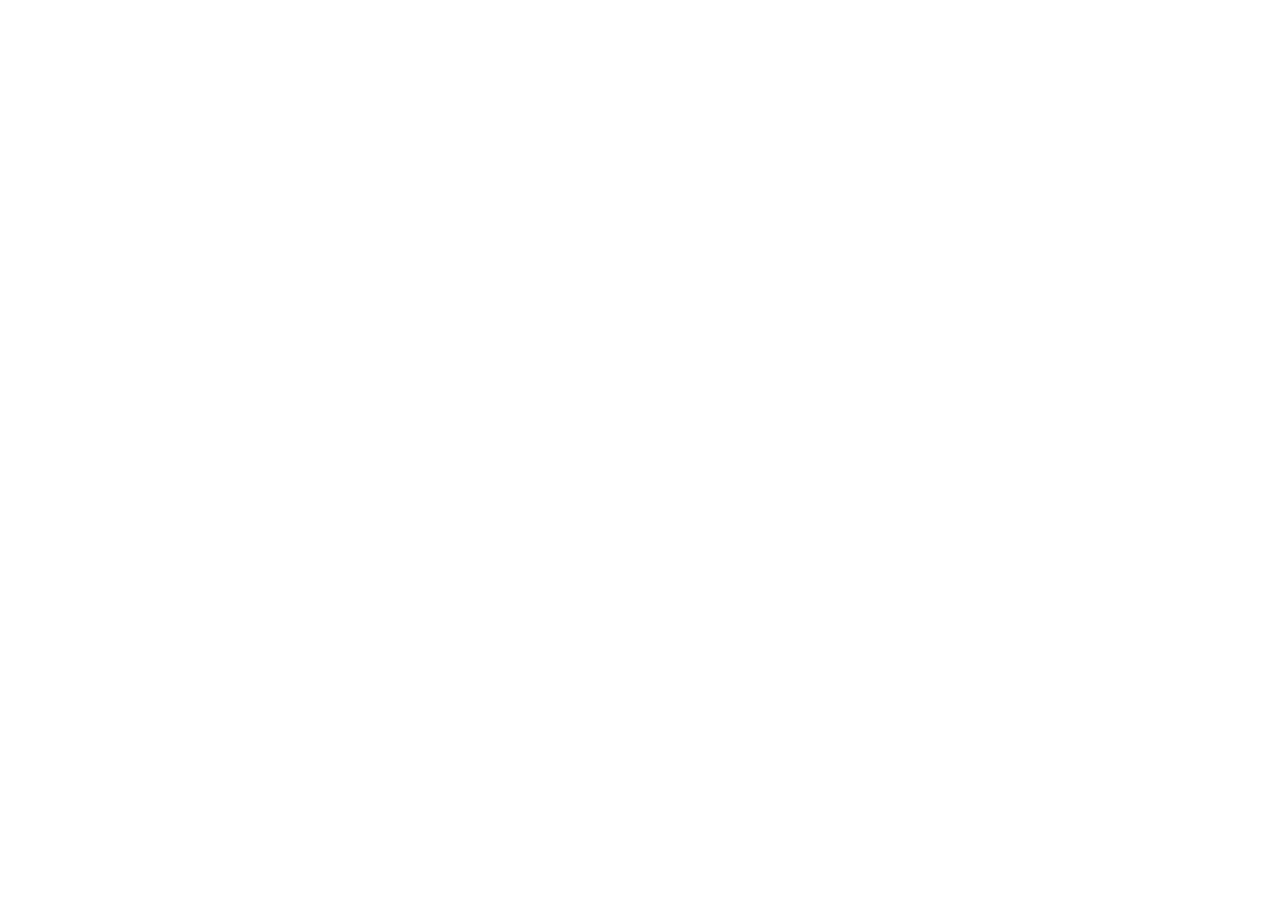
==== admin/index.html @ 72585185 "feat: portfolio con panel de administracion Decap CMS" ====
<!DOCTYPE html>
<html lang="es">
<head>
  <meta charset="utf-8" />
  <meta name="viewport" content="width=device-width, initial-scale=1.0" />
  <title>Panel de Administración | Federico Raposo</title>
  <!-- Widget de autenticación de Netlify Identity -->
  <script src="https://identity.netlify.com/v1/netlify-identity-widget.js"></script>
</head>
<body>
  <!-- Decap CMS (CMS visual sin servidor para gestionar fotos y contenido) -->
  <script src="https://unpkg.com/decap-cms@^3.0.0/dist/decap-cms.js"></script>
</body>
</html>
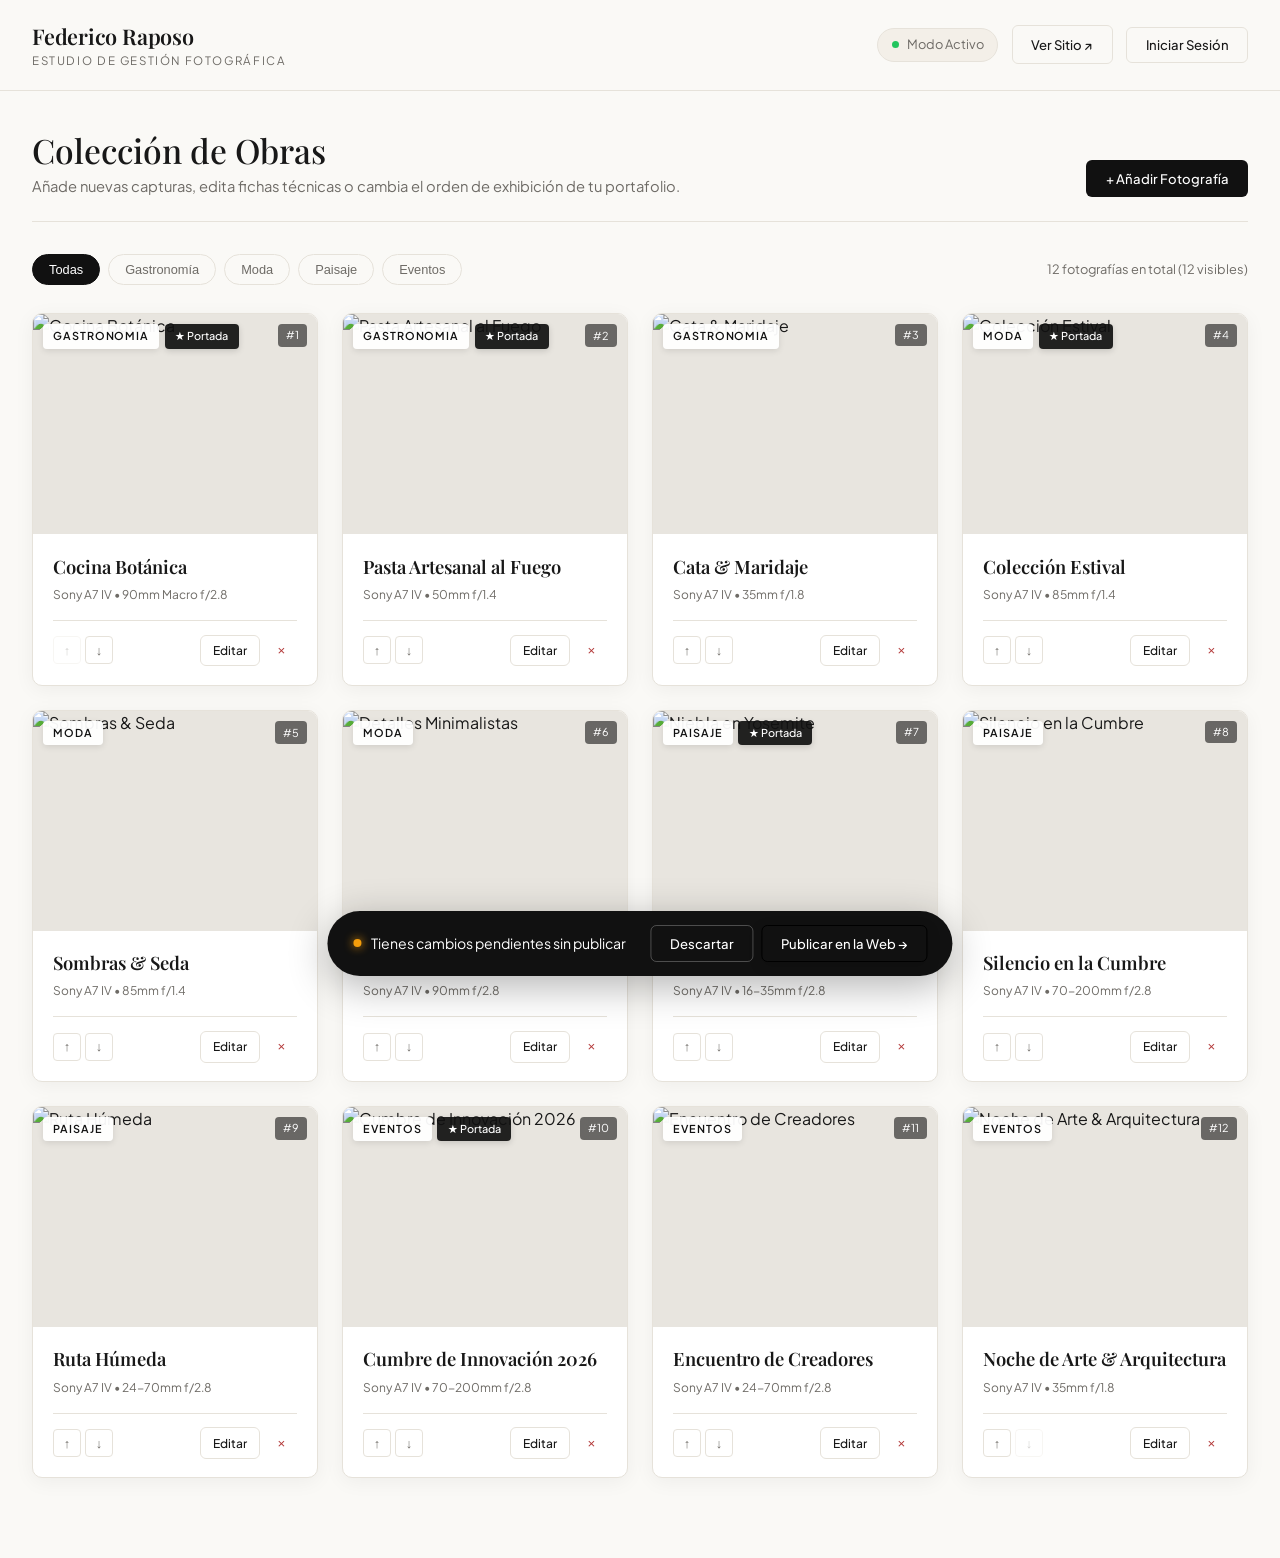
==== commit 49d8c35f: "feat: nuevo panel de gestion visual y estetico para el fotografo" ====
--- a/admin/index.html
+++ b/admin/index.html
@@ -1,14 +1,1122 @@
 <!DOCTYPE html>
 <html lang="es">
 <head>
-  <meta charset="utf-8" />
-  <meta name="viewport" content="width=device-width, initial-scale=1.0" />
-  <title>Panel de Administración | Federico Raposo</title>
-  <!-- Widget de autenticación de Netlify Identity -->
+  <meta charset="UTF-8">
+  <meta name="viewport" content="width=device-width, initial-scale=1.0">
+  <title>Estudio de Gestión | Federico Raposo</title>
+  <link rel="preconnect" href="https://fonts.googleapis.com">
+  <link rel="preconnect" href="https://fonts.gstatic.com" crossorigin>
+  <link href="https://fonts.googleapis.com/css2?family=Playfair+Display:ital,wght@0,400;0,600;1,400&family=Plus+Jakarta+Sans:wght@300;400;500;600&display=swap" rel="stylesheet">
   <script src="https://identity.netlify.com/v1/netlify-identity-widget.js"></script>
+  <style>
+    :root {
+      --bg: #faf9f6;
+      --bg-card: #ffffff;
+      --bg-alt: #f3efe8;
+      --text: #181818;
+      --text-muted: #6e6b66;
+      --border: #e6e2da;
+      --accent: #111111;
+      --accent-hover: #2a2a2a;
+      --gold: #b38e44;
+      --danger: #b33939;
+      --danger-bg: #fff0f0;
+      --success: #2e7d32;
+      --success-bg: #f0fdf4;
+      --font-serif: "Playfair Display", Georgia, serif;
+      --font-sans: "Plus Jakarta Sans", -apple-system, BlinkMacSystemFont, "Segoe UI", Roboto, sans-serif;
+      --shadow: 0 4px 20px rgba(0, 0, 0, 0.05);
+      --shadow-lg: 0 12px 36px rgba(0, 0, 0, 0.09);
+      --radius: 10px;
+    }
+
+    * { box-sizing: border-box; margin: 0; padding: 0; }
+    body {
+      font-family: var(--font-sans);
+      background-color: var(--bg);
+      color: var(--text);
+      line-height: 1.5;
+      min-height: 100vh;
+      display: flex;
+      flex-direction: column;
+    }
+
+    /* HEADER */
+    .admin-header {
+      background-color: rgba(250, 249, 246, 0.95);
+      backdrop-filter: blur(12px);
+      border-bottom: 1px solid var(--border);
+      position: sticky;
+      top: 0;
+      z-index: 100;
+    }
+    .header-inner {
+      max-width: 1300px;
+      margin: 0 auto;
+      padding: 1.25rem 2rem;
+      display: flex;
+      justify-content: space-between;
+      align-items: center;
+      gap: 1rem;
+    }
+    .brand {
+      display: flex;
+      flex-direction: column;
+    }
+    .brand h1 {
+      font-family: var(--font-serif);
+      font-size: 1.35rem;
+      font-weight: 600;
+      letter-spacing: -0.01em;
+    }
+    .brand span {
+      font-size: 0.72rem;
+      text-transform: uppercase;
+      letter-spacing: 0.14em;
+      color: var(--text-muted);
+    }
+    .header-actions {
+      display: flex;
+      align-items: center;
+      gap: 0.85rem;
+    }
+    .user-pill {
+      font-size: 0.8rem;
+      padding: 0.4rem 0.85rem;
+      background: var(--bg-alt);
+      border: 1px solid var(--border);
+      border-radius: 50px;
+      color: var(--text-muted);
+      display: flex;
+      align-items: center;
+      gap: 0.5rem;
+    }
+    .status-dot {
+      width: 7px;
+      height: 7px;
+      border-radius: 50%;
+      background: #999;
+    }
+    .status-dot.active { background: #22c55e; }
+
+    /* BOTONES */
+    .btn {
+      font-family: var(--font-sans);
+      font-size: 0.82rem;
+      font-weight: 500;
+      padding: 0.55rem 1.15rem;
+      border-radius: 6px;
+      border: 1px solid transparent;
+      cursor: pointer;
+      display: inline-flex;
+      align-items: center;
+      gap: 0.45rem;
+      transition: all 0.2s ease;
+      text-decoration: none;
+    }
+    .btn-primary {
+      background: var(--accent);
+      color: #fff;
+    }
+    .btn-primary:hover {
+      background: var(--accent-hover);
+      transform: translateY(-1px);
+    }
+    .btn-outline {
+      background: transparent;
+      border-color: var(--border);
+      color: var(--text);
+    }
+    .btn-outline:hover {
+      background: var(--bg-alt);
+    }
+    .btn-publish {
+      background: #111;
+      color: #fff;
+      box-shadow: 0 4px 14px rgba(0, 0, 0, 0.15);
+      border: 1px solid #000;
+    }
+    .btn-publish:disabled {
+      opacity: 0.4;
+      cursor: not-allowed;
+      box-shadow: none;
+      transform: none;
+    }
+    .btn-danger-outline {
+      background: transparent;
+      border-color: transparent;
+      color: var(--danger);
+      padding: 0.4rem 0.6rem;
+    }
+    .btn-danger-outline:hover {
+      background: var(--danger-bg);
+      border-radius: 4px;
+    }
+
+    /* CONTENEDOR PRINCIPAL */
+    .admin-main {
+      max-width: 1300px;
+      width: 100%;
+      margin: 0 auto;
+      padding: 2.5rem 2rem 5rem;
+      flex: 1;
+    }
+
+    /* BARRA DE ACCIONES SUPERIOR */
+    .admin-hero {
+      display: flex;
+      justify-content: space-between;
+      align-items: flex-end;
+      flex-wrap: wrap;
+      gap: 1.5rem;
+      margin-bottom: 2rem;
+      padding-bottom: 1.5rem;
+      border-bottom: 1px solid var(--border);
+    }
+    .admin-title-area h2 {
+      font-family: var(--font-serif);
+      font-size: 2.1rem;
+      font-weight: 500;
+      line-height: 1.15;
+      margin-bottom: 0.35rem;
+    }
+    .admin-title-area p {
+      color: var(--text-muted);
+      font-size: 0.92rem;
+    }
+
+    .toolbar-row {
+      display: flex;
+      justify-content: space-between;
+      align-items: center;
+      flex-wrap: wrap;
+      gap: 1rem;
+      margin-bottom: 1.75rem;
+    }
+    .filter-pills {
+      display: flex;
+      gap: 0.5rem;
+      flex-wrap: wrap;
+    }
+    .filter-pill {
+      background: transparent;
+      border: 1px solid var(--border);
+      padding: 0.45rem 1rem;
+      border-radius: 50px;
+      font-size: 0.8rem;
+      color: var(--text-muted);
+      cursor: pointer;
+      transition: all 0.2s;
+    }
+    .filter-pill:hover {
+      border-color: var(--text);
+      color: var(--text);
+    }
+    .filter-pill.active {
+      background: var(--accent);
+      border-color: var(--accent);
+      color: #fff;
+    }
+
+    /* GRID DE TARJETAS DE FOTOS */
+    .photos-grid {
+      display: grid;
+      grid-template-columns: repeat(auto-fill, minmax(280px, 1fr));
+      gap: 1.5rem;
+    }
+    .photo-card {
+      background: var(--bg-card);
+      border: 1px solid var(--border);
+      border-radius: var(--radius);
+      overflow: hidden;
+      display: flex;
+      flex-direction: column;
+      box-shadow: var(--shadow);
+      transition: transform 0.25s ease, box-shadow 0.25s ease;
+      position: relative;
+    }
+    .photo-card:hover {
+      transform: translateY(-3px);
+      box-shadow: var(--shadow-lg);
+    }
+    .photo-thumb-wrapper {
+      position: relative;
+      width: 100%;
+      height: 220px;
+      background: #e8e5df;
+      overflow: hidden;
+    }
+    .photo-thumb {
+      width: 100%;
+      height: 100%;
+      object-fit: cover;
+      transition: transform 0.4s ease;
+    }
+    .photo-card:hover .photo-thumb {
+      transform: scale(1.03);
+    }
+    .photo-badges {
+      position: absolute;
+      top: 10px;
+      left: 10px;
+      display: flex;
+      gap: 0.35rem;
+      flex-wrap: wrap;
+      z-index: 2;
+    }
+    .badge-cat {
+      background: rgba(255, 255, 255, 0.95);
+      color: var(--accent);
+      font-size: 0.68rem;
+      font-weight: 600;
+      text-transform: uppercase;
+      letter-spacing: 0.08em;
+      padding: 0.25rem 0.65rem;
+      border-radius: 4px;
+      box-shadow: 0 2px 6px rgba(0,0,0,0.1);
+    }
+    .badge-featured {
+      background: rgba(17, 17, 17, 0.92);
+      color: #fff;
+      font-size: 0.68rem;
+      font-weight: 500;
+      padding: 0.25rem 0.65rem;
+      border-radius: 4px;
+      box-shadow: 0 2px 6px rgba(0,0,0,0.15);
+    }
+    .photo-order-badge {
+      position: absolute;
+      top: 10px;
+      right: 10px;
+      background: rgba(0,0,0,0.55);
+      color: #fff;
+      font-size: 0.68rem;
+      padding: 0.2rem 0.5rem;
+      border-radius: 4px;
+      backdrop-filter: blur(4px);
+    }
+    .photo-info {
+      padding: 1.15rem 1.25rem;
+      flex: 1;
+      display: flex;
+      flex-direction: column;
+    }
+    .photo-title {
+      font-family: var(--font-serif);
+      font-size: 1.15rem;
+      font-weight: 600;
+      margin-bottom: 0.35rem;
+      color: var(--text);
+    }
+    .photo-gear {
+      font-size: 0.75rem;
+      color: var(--text-muted);
+      margin-bottom: 1rem;
+      flex: 1;
+    }
+    .photo-card-actions {
+      display: flex;
+      justify-content: space-between;
+      align-items: center;
+      padding-top: 0.85rem;
+      border-top: 1px solid var(--border);
+    }
+    .order-btns {
+      display: flex;
+      gap: 0.25rem;
+    }
+    .btn-icon {
+      background: transparent;
+      border: 1px solid var(--border);
+      width: 28px;
+      height: 28px;
+      border-radius: 4px;
+      display: flex;
+      align-items: center;
+      justify-content: center;
+      cursor: pointer;
+      color: var(--text-muted);
+      font-size: 0.8rem;
+      transition: all 0.15s;
+    }
+    .btn-icon:hover:not(:disabled) {
+      background: var(--bg-alt);
+      color: var(--text);
+    }
+    .btn-icon:disabled {
+      opacity: 0.3;
+      cursor: not-allowed;
+    }
+
+    /* BARRA FLOTANTE DE CAMBIOS */
+    .floating-save-bar {
+      position: fixed;
+      bottom: 24px;
+      left: 50%;
+      transform: translateX(-50%) translateY(100px);
+      background: #111;
+      color: #fff;
+      padding: 0.9rem 1.6rem;
+      border-radius: 50px;
+      display: flex;
+      align-items: center;
+      gap: 1.5rem;
+      box-shadow: 0 10px 40px rgba(0, 0, 0, 0.3);
+      z-index: 1000;
+      transition: transform 0.35s cubic-bezier(0.16, 1, 0.3, 1);
+    }
+    .floating-save-bar.visible {
+      transform: translateX(-50%) translateY(0);
+    }
+    .save-bar-info {
+      display: flex;
+      align-items: center;
+      gap: 0.65rem;
+      font-size: 0.88rem;
+    }
+    .save-indicator {
+      width: 8px;
+      height: 8px;
+      border-radius: 50%;
+      background: #f59e0b;
+      box-shadow: 0 0 10px #f59e0b;
+    }
+
+    /* MODAL */
+    .modal-overlay {
+      position: fixed;
+      inset: 0;
+      background: rgba(18, 18, 18, 0.6);
+      backdrop-filter: blur(5px);
+      display: flex;
+      align-items: center;
+      justify-content: center;
+      padding: 1.5rem;
+      z-index: 2000;
+      opacity: 0;
+      pointer-events: none;
+      transition: opacity 0.25s ease;
+    }
+    .modal-overlay.active {
+      opacity: 1;
+      pointer-events: all;
+    }
+    .modal-card {
+      background: var(--bg-card);
+      border: 1px solid var(--border);
+      border-radius: 12px;
+      width: 100%;
+      max-width: 580px;
+      max-height: 90vh;
+      overflow-y: auto;
+      box-shadow: var(--shadow-lg);
+      transform: scale(0.96);
+      transition: transform 0.25s cubic-bezier(0.16, 1, 0.3, 1);
+    }
+    .modal-overlay.active .modal-card {
+      transform: scale(1);
+    }
+    .modal-header {
+      padding: 1.5rem 1.75rem 1.25rem;
+      border-bottom: 1px solid var(--border);
+      display: flex;
+      justify-content: space-between;
+      align-items: center;
+    }
+    .modal-header h3 {
+      font-family: var(--font-serif);
+      font-size: 1.45rem;
+    }
+    .modal-close {
+      background: transparent;
+      border: none;
+      font-size: 1.5rem;
+      cursor: pointer;
+      color: var(--text-muted);
+      line-height: 1;
+    }
+    .modal-body {
+      padding: 1.75rem;
+      display: flex;
+      flex-direction: column;
+      gap: 1.25rem;
+    }
+    .form-group {
+      display: flex;
+      flex-direction: column;
+      gap: 0.4rem;
+    }
+    .form-label {
+      font-size: 0.78rem;
+      font-weight: 600;
+      text-transform: uppercase;
+      letter-spacing: 0.08em;
+      color: var(--text);
+    }
+    .form-hint {
+      font-size: 0.73rem;
+      color: var(--text-muted);
+    }
+    .form-input, .form-select {
+      font-family: var(--font-sans);
+      font-size: 0.9rem;
+      padding: 0.75rem 0.9rem;
+      border: 1px solid var(--border);
+      border-radius: 6px;
+      background: var(--bg);
+      color: var(--text);
+      transition: border-color 0.2s;
+    }
+    .form-input:focus, .form-select:focus {
+      outline: none;
+      border-color: var(--accent);
+    }
+
+    /* UPLOAD DROPZONE */
+    .dropzone {
+      border: 2px dashed var(--border);
+      border-radius: 8px;
+      padding: 1.5rem;
+      text-align: center;
+      background: var(--bg);
+      cursor: pointer;
+      transition: all 0.2s;
+      position: relative;
+    }
+    .dropzone:hover {
+      border-color: var(--accent);
+      background: #f5f2eb;
+    }
+    .dropzone-preview {
+      width: 100%;
+      height: 200px;
+      border-radius: 6px;
+      object-fit: cover;
+      margin-bottom: 0.75rem;
+      display: none;
+    }
+    .dropzone-preview.active {
+      display: block;
+    }
+    .dropzone input[type="file"] {
+      position: absolute;
+      inset: 0;
+      opacity: 0;
+      cursor: pointer;
+      width: 100%;
+      height: 100%;
+    }
+
+    /* CATEGORY CHIPS SELECTOR */
+    .category-chips {
+      display: flex;
+      gap: 0.5rem;
+      flex-wrap: wrap;
+    }
+    .cat-chip {
+      padding: 0.5rem 1rem;
+      border: 1px solid var(--border);
+      background: var(--bg);
+      border-radius: 6px;
+      font-size: 0.82rem;
+      cursor: pointer;
+      transition: all 0.15s;
+    }
+    .cat-chip.selected {
+      background: var(--accent);
+      color: #fff;
+      border-color: var(--accent);
+    }
+
+    /* SWITCH TOGGLE */
+    .switch-label {
+      display: flex;
+      align-items: center;
+      gap: 0.75rem;
+      cursor: pointer;
+      user-select: none;
+      font-size: 0.88rem;
+    }
+    .switch-checkbox {
+      width: 18px;
+      height: 18px;
+      accent-color: var(--accent);
+      cursor: pointer;
+    }
+
+    .modal-footer {
+      padding: 1.25rem 1.75rem;
+      border-top: 1px solid var(--border);
+      display: flex;
+      justify-content: flex-end;
+      gap: 0.75rem;
+    }
+
+    /* TOAST */
+    .toast {
+      position: fixed;
+      bottom: 24px;
+      right: 24px;
+      background: #111;
+      color: #fff;
+      padding: 0.85rem 1.4rem;
+      border-radius: 8px;
+      font-size: 0.85rem;
+      box-shadow: 0 10px 30px rgba(0,0,0,0.25);
+      z-index: 3000;
+      transform: translateY(100px);
+      opacity: 0;
+      transition: all 0.3s cubic-bezier(0.16, 1, 0.3, 1);
+    }
+    .toast.visible {
+      transform: translateY(0);
+      opacity: 1;
+    }
+  </style>
 </head>
 <body>
-  <!-- Decap CMS (CMS visual sin servidor para gestionar fotos y contenido) -->
-  <script src="https://unpkg.com/decap-cms@^3.0.0/dist/decap-cms.js"></script>
+
+  <!-- HEADER -->
+  <header class="admin-header">
+    <div class="header-inner">
+      <div class="brand">
+        <h1>Federico Raposo</h1>
+        <span>Estudio de Gestión Fotográfica</span>
+      </div>
+      <div class="header-actions">
+        <div class="user-pill" id="userPill">
+          <span class="status-dot active"></span>
+          <span id="userStatus">Modo Activo</span>
+        </div>
+        <a href="../galeria.html" target="_blank" class="btn btn-outline" title="Ver galería en vivo">
+          Ver Sitio &nearr;
+        </a>
+        <button id="authBtn" class="btn btn-outline" onclick="handleAuthClick()">
+          Iniciar Sesión
+        </button>
+      </div>
+    </div>
+  </header>
+
+  <!-- CONTENIDO PRINCIPAL -->
+  <main class="admin-main">
+    <section class="admin-hero">
+      <div class="admin-title-area">
+        <h2>Colección de Obras</h2>
+        <p>Añade nuevas capturas, edita fichas técnicas o cambia el orden de exhibición de tu portafolio.</p>
+      </div>
+      <div>
+        <button class="btn btn-primary" onclick="openAddModal()">
+          + Añadir Fotografía
+        </button>
+      </div>
+    </section>
+
+    <!-- BARRA DE FILTROS -->
+    <div class="toolbar-row">
+      <div class="filter-pills" id="filterPills">
+        <button class="filter-pill active" data-filter="all" onclick="filterGallery('all')">Todas</button>
+        <button class="filter-pill" data-filter="gastronomia" onclick="filterGallery('gastronomia')">Gastronomía</button>
+        <button class="filter-pill" data-filter="moda" onclick="filterGallery('moda')">Moda</button>
+        <button class="filter-pill" data-filter="paisaje" onclick="filterGallery('paisaje')">Paisaje</button>
+        <button class="filter-pill" data-filter="eventos" onclick="filterGallery('eventos')">Eventos</button>
+      </div>
+      <div style="font-size: 0.8rem; color: var(--text-muted);" id="counterLabel">
+        Cargando fotos...
+      </div>
+    </div>
+
+    <!-- GRID DE FOTOS -->
+    <div class="photos-grid" id="photosGrid">
+      <!-- Se llena por JavaScript -->
+    </div>
+  </main>
+
+  <!-- BARRA FLOTANTE DE GUARDADO Y PUBLICACIÓN -->
+  <div class="floating-save-bar" id="saveBar">
+    <div class="save-bar-info">
+      <span class="save-indicator"></span>
+      <span id="saveBarText">Tienes cambios pendientes sin publicar</span>
+    </div>
+    <div style="display: flex; gap: 0.5rem;">
+      <button class="btn btn-outline" style="color: #fff; border-color: rgba(255,255,255,0.25);" onclick="revertChanges()">
+        Descartar
+      </button>
+      <button class="btn btn-primary btn-publish" id="publishBtn" onclick="publishChanges()">
+        Publicar en la Web &rarr;
+      </button>
+    </div>
+  </div>
+
+  <!-- MODAL EDITAR / AGREGAR FOTO -->
+  <div class="modal-overlay" id="photoModal">
+    <div class="modal-card">
+      <div class="modal-header">
+        <h3 id="modalTitle">Añadir Fotografía</h3>
+        <button class="modal-close" onclick="closeModal()">&times;</button>
+      </div>
+      <div class="modal-body">
+
+        <!-- DROPZONE / SELECTOR DE FOTO -->
+        <div class="form-group">
+          <label class="form-label">Imagen de la Obra</label>
+          <div class="dropzone" id="dropzone">
+            <img id="previewImg" class="dropzone-preview" alt="Previsualización">
+            <div id="dropzonePrompt">
+              <p style="font-weight: 500; margin-bottom: 0.25rem;">Arrastra una foto aquí o haz clic para seleccionarla</p>
+              <p class="form-hint">JPG, PNG o WEBP en alta resolución</p>
+            </div>
+            <input type="file" id="fileInput" accept="image/*" onchange="handleFileSelected(event)">
+          </div>
+          <div style="margin-top: 0.4rem;">
+            <input type="text" id="urlInput" class="form-input" style="width: 100%; font-size: 0.78rem;" placeholder="O pega una URL directa de imagen (opcional)" oninput="handleUrlInput(event)">
+          </div>
+        </div>
+
+        <!-- TÍTULO -->
+        <div class="form-group">
+          <label class="form-label">Título de la Obra</label>
+          <input type="text" id="titleInput" class="form-input" placeholder="Ej: Cocina Botánica & Texturas">
+        </div>
+
+        <!-- CATEGORÍA -->
+        <div class="form-group">
+          <label class="form-label">Disciplina / Categoría</label>
+          <div class="category-chips" id="categoryChips">
+            <button type="button" class="cat-chip selected" data-cat="gastronomia" onclick="selectCat('gastronomia')">Gastronomía</button>
+            <button type="button" class="cat-chip" data-cat="moda" onclick="selectCat('moda')">Moda</button>
+            <button type="button" class="cat-chip" data-cat="paisaje" onclick="selectCat('paisaje')">Paisaje</button>
+            <button type="button" class="cat-chip" data-cat="eventos" onclick="selectCat('eventos')">Eventos</button>
+          </div>
+        </div>
+
+        <!-- EQUIPO / LENTE -->
+        <div class="form-group">
+          <label class="form-label">Cámara y Óptica</label>
+          <input type="text" id="gearInput" class="form-input" placeholder="Ej: Sony A7 IV • 50mm f/1.4">
+          <span class="form-hint">Aparece en la ficha técnica y visor de la galería</span>
+        </div>
+
+        <!-- DESTACADA EN PORTADA -->
+        <div class="form-group" style="padding-top: 0.5rem;">
+          <label class="switch-label">
+            <input type="checkbox" id="destacadaInput" class="switch-checkbox">
+            <span><strong>Mostrar en Portada (Inicio)</strong> — Destaca esta pieza en la sección principal del sitio.</span>
+          </label>
+        </div>
+
+      </div>
+      <div class="modal-footer">
+        <button class="btn btn-outline" onclick="closeModal()">Cancelar</button>
+        <button class="btn btn-primary" onclick="savePhotoForm()">Guardar Fotografía</button>
+      </div>
+    </div>
+  </div>
+
+  <!-- NOTIFICACIÓN TOAST -->
+  <div class="toast" id="toast">Notificación</div>
+
+  <script>
+    /* ESTADO DE LA APLICACIÓN */
+    let fotos = [];
+    let initialFotos = [];
+    let currentFilter = 'all';
+    let editingIndex = -1;
+    let selectedCategory = 'gastronomia';
+    let currentImageData = '';
+    let currentUploadFile = null;
+    let pendingUploads = new Map(); // index -> { file, base64 }
+    let hasChanges = false;
+    let remoteSha = null;
+
+    /* INICIALIZACIÓN */
+    document.addEventListener("DOMContentLoaded", () => {
+      initNetlifyIdentity();
+      loadFotosData();
+    });
+
+    function initNetlifyIdentity() {
+      if (window.netlifyIdentity) {
+        window.netlifyIdentity.on("init", user => updateAuthUI(user));
+        window.netlifyIdentity.on("login", user => {
+          updateAuthUI(user);
+          window.netlifyIdentity.close();
+          showToast(`Bienvenido, ${user.user_metadata?.full_name || user.email}`);
+          loadFotosData();
+        });
+        window.netlifyIdentity.on("logout", () => {
+          updateAuthUI(null);
+          showToast("Sesión cerrada");
+        });
+      }
+    }
+
+    function updateAuthUI(user) {
+      const authBtn = document.getElementById("authBtn");
+      const userStatus = document.getElementById("userStatus");
+      const userPill = document.getElementById("userPill");
+
+      if (user) {
+        authBtn.textContent = "Cerrar Sesión";
+        userStatus.textContent = user.email;
+        userPill.querySelector(".status-dot").className = "status-dot active";
+      } else {
+        authBtn.textContent = "Iniciar Sesión";
+        userStatus.textContent = "Modo Visual";
+        userPill.querySelector(".status-dot").className = "status-dot";
+      }
+    }
+
+    function handleAuthClick() {
+      if (window.netlifyIdentity) {
+        const user = window.netlifyIdentity.currentUser();
+        if (user) {
+          window.netlifyIdentity.logout();
+        } else {
+          window.netlifyIdentity.open();
+        }
+      }
+    }
+
+    /* CARGA DE DATOS */
+    async function loadFotosData() {
+      try {
+        const res = await fetch("../data/galeria.json?t=" + Date.now());
+        if (res.ok) {
+          const data = await res.json();
+          fotos = data.fotos || [];
+          initialFotos = JSON.parse(JSON.stringify(fotos));
+          renderGrid();
+        }
+      } catch (err) {
+        console.warn("Carga desde galeria.json falló:", err);
+      }
+    }
+
+    /* RENDERIZADO DEL GRID */
+    function renderGrid() {
+      const grid = document.getElementById("photosGrid");
+      const counter = document.getElementById("counterLabel");
+      const filtered = currentFilter === 'all' ? fotos : fotos.filter(f => f.categoria === currentFilter);
+
+      counter.textContent = `${fotos.length} fotografías en total (${filtered.length} visibles)`;
+
+      if (filtered.length === 0) {
+        grid.innerHTML = `
+          <div style="grid-column: 1 / -1; padding: 4rem 2rem; text-align: center; color: var(--text-muted); background: var(--bg-card); border: 1px dashed var(--border); border-radius: var(--radius);">
+            <p style="font-size: 1.1rem; margin-bottom: 0.5rem; font-family: var(--font-serif);">No hay fotografías en esta categoría</p>
+            <p style="font-size: 0.85rem;">Haz clic en <strong>+ Añadir Fotografía</strong> para agregar la primera.</p>
+          </div>
+        `;
+        return;
+      }
+
+      grid.innerHTML = filtered.map((foto) => {
+        const realIndex = fotos.indexOf(foto);
+        const catLabel = (foto.categoria || "General").charAt(0).toUpperCase() + (foto.categoria || "General").slice(1);
+        const isFirst = realIndex === 0;
+        const isLast = realIndex === fotos.length - 1;
+
+        return `
+          <div class="photo-card" data-index="${realIndex}">
+            <div class="photo-thumb-wrapper">
+              <img src="${foto.imagen}" alt="${foto.titulo}" class="photo-thumb" loading="lazy">
+              <div class="photo-badges">
+                <span class="badge-cat">${catLabel}</span>
+                ${foto.destacada ? '<span class="badge-featured">★ Portada</span>' : ''}
+              </div>
+              <span class="photo-order-badge">#${realIndex + 1}</span>
+            </div>
+            <div class="photo-info">
+              <h4 class="photo-title">${foto.titulo}</h4>
+              <p class="photo-gear">${foto.equipo || 'Sin ficha de lente especificada'}</p>
+              <div class="photo-card-actions">
+                <div class="order-btns">
+                  <button class="btn-icon" title="Mover antes" onclick="movePhoto(${realIndex}, -1)" ${isFirst ? 'disabled' : ''}>&uarr;</button>
+                  <button class="btn-icon" title="Mover después" onclick="movePhoto(${realIndex}, 1)" ${isLast ? 'disabled' : ''}>&darr;</button>
+                </div>
+                <div style="display: flex; gap: 0.35rem;">
+                  <button class="btn btn-outline" style="padding: 0.35rem 0.75rem; font-size: 0.75rem;" onclick="openEditModal(${realIndex})">
+                    Editar
+                  </button>
+                  <button class="btn-danger-outline" title="Eliminar foto" onclick="deletePhoto(${realIndex})">
+                    &times;
+                  </button>
+                </div>
+              </div>
+            </div>
+          </div>
+        `;
+      }).join("");
+
+      checkChanges();
+    }
+
+    /* FILTROS */
+    function filterGallery(cat) {
+      currentFilter = cat;
+      document.querySelectorAll(".filter-pill").forEach(p => {
+        p.classList.toggle("active", p.getAttribute("data-filter") === cat);
+      });
+      renderGrid();
+    }
+
+    /* MOVER / REORDENAR FOTO */
+    function movePhoto(index, delta) {
+      const newIndex = index + delta;
+      if (newIndex < 0 || newIndex >= fotos.length) return;
+      const [item] = fotos.splice(index, 1);
+      fotos.splice(newIndex, 0, item);
+      renderGrid();
+    }
+
+    /* ELIMINAR FOTO */
+    function deletePhoto(index) {
+      const item = fotos[index];
+      if (confirm(`¿Estás seguro de eliminar la fotografía "${item.titulo}" de la galería?`)) {
+        fotos.splice(index, 1);
+        renderGrid();
+        showToast("Fotografía eliminada");
+      }
+    }
+
+    /* MODAL AGREGAR / EDITAR */
+    function openAddModal() {
+      editingIndex = -1;
+      document.getElementById("modalTitle").textContent = "Añadir Fotografía";
+      document.getElementById("titleInput").value = "";
+      document.getElementById("gearInput").value = "";
+      document.getElementById("urlInput").value = "";
+      document.getElementById("destacadaInput").checked = false;
+      document.getElementById("fileInput").value = "";
+      currentImageData = "";
+      currentUploadFile = null;
+      selectCat("gastronomia");
+
+      const preview = document.getElementById("previewImg");
+      preview.src = "";
+      preview.classList.remove("active");
+      document.getElementById("dropzonePrompt").style.display = "block";
+
+      document.getElementById("photoModal").classList.add("active");
+    }
+
+    function openEditModal(index) {
+      editingIndex = index;
+      const item = fotos[index];
+      document.getElementById("modalTitle").textContent = "Editar Fotografía";
+      document.getElementById("titleInput").value = item.titulo || "";
+      document.getElementById("gearInput").value = item.equipo || "";
+      document.getElementById("urlInput").value = item.imagen.startsWith("http") ? item.imagen : "";
+      document.getElementById("destacadaInput").checked = Boolean(item.destacada);
+      document.getElementById("fileInput").value = "";
+      currentImageData = item.imagen;
+      currentUploadFile = null;
+      selectCat(item.categoria || "gastronomia");
+
+      const preview = document.getElementById("previewImg");
+      preview.src = item.imagen;
+      preview.classList.add("active");
+      document.getElementById("dropzonePrompt").style.display = "none";
+
+      document.getElementById("photoModal").classList.add("active");
+    }
+
+    function closeModal() {
+      document.getElementById("photoModal").classList.remove("active");
+    }
+
+    function selectCat(cat) {
+      selectedCategory = cat;
+      document.querySelectorAll(".cat-chip").forEach(chip => {
+        chip.classList.toggle("selected", chip.getAttribute("data-cat") === cat);
+      });
+    }
+
+    function handleFileSelected(e) {
+      const file = e.target.files[0];
+      if (!file) return;
+
+      const reader = new FileReader();
+      reader.onload = (event) => {
+        currentImageData = event.target.result;
+        currentUploadFile = file;
+        const preview = document.getElementById("previewImg");
+        preview.src = currentImageData;
+        preview.classList.add("active");
+        document.getElementById("dropzonePrompt").style.display = "none";
+      };
+      reader.readAsDataURL(file);
+    }
+
+    function handleUrlInput(e) {
+      const url = e.target.value.trim();
+      if (url) {
+        currentImageData = url;
+        currentUploadFile = null;
+        const preview = document.getElementById("previewImg");
+        preview.src = url;
+        preview.classList.add("active");
+        document.getElementById("dropzonePrompt").style.display = "none";
+      }
+    }
+
+    function savePhotoForm() {
+      const titulo = document.getElementById("titleInput").value.trim() || "Fotografía sin título";
+      const equipo = document.getElementById("gearInput").value.trim();
+      const destacada = document.getElementById("destacadaInput").checked;
+
+      if (!currentImageData) {
+        alert("Por favor selecciona una imagen para la fotografía.");
+        return;
+      }
+
+      const fotoObj = {
+        titulo,
+        categoria: selectedCategory,
+        imagen: currentImageData,
+        equipo,
+        destacada
+      };
+
+      if (editingIndex >= 0) {
+        fotos[editingIndex] = fotoObj;
+        if (currentUploadFile) pendingUploads.set(editingIndex, { file: currentUploadFile, base64: currentImageData });
+        showToast("Fotografía actualizada");
+      } else {
+        fotos.unshift(fotoObj);
+        if (currentUploadFile) pendingUploads.set(0, { file: currentUploadFile, base64: currentImageData });
+        showToast("Fotografía agregada a la colección");
+      }
+
+      closeModal();
+      renderGrid();
+    }
+
+    /* COMPROBAR SI HAY CAMBIOS PENDIENTES */
+    function checkChanges() {
+      const saveBar = document.getElementById("saveBar");
+      hasChanges = JSON.stringify(fotos) !== JSON.stringify(initialFotos);
+      saveBar.classList.toggle("visible", hasChanges);
+    }
+
+    function revertChanges() {
+      if (confirm("¿Descartar todos los cambios no publicados?")) {
+        fotos = JSON.parse(JSON.stringify(initialFotos));
+        pendingUploads.clear();
+        renderGrid();
+        showToast("Cambios descartados");
+      }
+    }
+
+    /* PUBLICAR EN NETLIFY / GITHUB */
+    async function publishChanges() {
+      const btn = document.getElementById("publishBtn");
+      const user = window.netlifyIdentity ? window.netlifyIdentity.currentUser() : null;
+
+      btn.disabled = true;
+      btn.textContent = "Publicando...";
+
+      try {
+        if (!user) {
+          // Si no hay sesión en Netlify Identity, ofrece login o descarga
+          const loginFirst = confirm("Para publicar directamente en Netlify necesitas iniciar sesión con tu cuenta de fotógrafo.\n\n¿Deseas iniciar sesión ahora?");
+          if (loginFirst && window.netlifyIdentity) {
+            window.netlifyIdentity.open();
+          } else {
+            downloadUpdatedJSON();
+          }
+          btn.disabled = false;
+          btn.textContent = "Publicar en la Web →";
+          return;
+        }
+
+        const token = await user.jwt();
+        const headers = {
+          Authorization: `Bearer ${token}`,
+          "Content-Type": "application/json"
+        };
+
+        // 1. Subir imágenes nuevas como archivos en assets/fotos
+        for (const [idx, item] of pendingUploads.entries()) {
+          const cleanName = `${Date.now()}-${item.file.name.replace(/[^a-zA-Z0-9.-]/g, "_").toLowerCase()}`;
+          const base64Data = item.base64.split(",")[1];
+
+          const uploadRes = await fetch(`/.netlify/git/github/contents/assets/fotos/${cleanName}`, {
+            method: "PUT",
+            headers,
+            body: JSON.stringify({
+              message: `Subida de foto: ${cleanName}`,
+              content: base64Data,
+              branch: "main"
+            })
+          });
+
+          if (uploadRes.ok) {
+            fotos[idx].imagen = `assets/fotos/${cleanName}`;
+          }
+        }
+        pendingUploads.clear();
+
+        // 2. Obtener el SHA actual de data/galeria.json en GitHub
+        const getShaRes = await fetch("/.netlify/git/github/contents/data/galeria.json", { headers });
+        let currentSha = null;
+        if (getShaRes.ok) {
+          const shaData = await getShaRes.json();
+          currentSha = shaData.sha;
+        }
+
+        // 3. Hacer commit del nuevo JSON
+        const jsonString = JSON.stringify({ fotos }, null, 2);
+        const encodedContent = btoa(unescape(encodeURIComponent(jsonString)));
+
+        const commitBody = {
+          message: `Actualizar galería de fotos (${fotos.length} piezas)`,
+          content: encodedContent,
+          branch: "main"
+        };
+        if (currentSha) commitBody.sha = currentSha;
+
+        const putRes = await fetch("/.netlify/git/github/contents/data/galeria.json", {
+          method: "PUT",
+          headers,
+          body: JSON.stringify(commitBody)
+        });
+
+        if (!putRes.ok) {
+          throw new Error("No se pudo confirmar el commit en GitHub a través de Netlify Git Gateway.");
+        }
+
+        initialFotos = JSON.parse(JSON.stringify(fotos));
+        checkChanges();
+        showToast("✓ ¡Galería publicada con éxito! La web se actualizará en unos instantes.");
+      } catch (err) {
+        console.error(err);
+        alert("Aviso: " + err.message + "\n\nSe descargará una copia de seguridad de galeria.json.");
+        downloadUpdatedJSON();
+      } finally {
+        btn.disabled = false;
+        btn.textContent = "Publicar en la Web →";
+      }
+    }
+
+    function downloadUpdatedJSON() {
+      const dataStr = "data:text/json;charset=utf-8," + encodeURIComponent(JSON.stringify({ fotos }, null, 2));
+      const a = document.createElement("a");
+      a.setAttribute("href", dataStr);
+      a.setAttribute("download", "galeria.json");
+      document.body.appendChild(a);
+      a.click();
+      a.remove();
+      showToast("Descargado galeria.json");
+    }
+
+    function showToast(msg) {
+      const toast = document.getElementById("toast");
+      toast.textContent = msg;
+      toast.classList.add("visible");
+      setTimeout(() => toast.classList.remove("visible"), 3800);
+    }
+  </script>
 </body>
 </html>
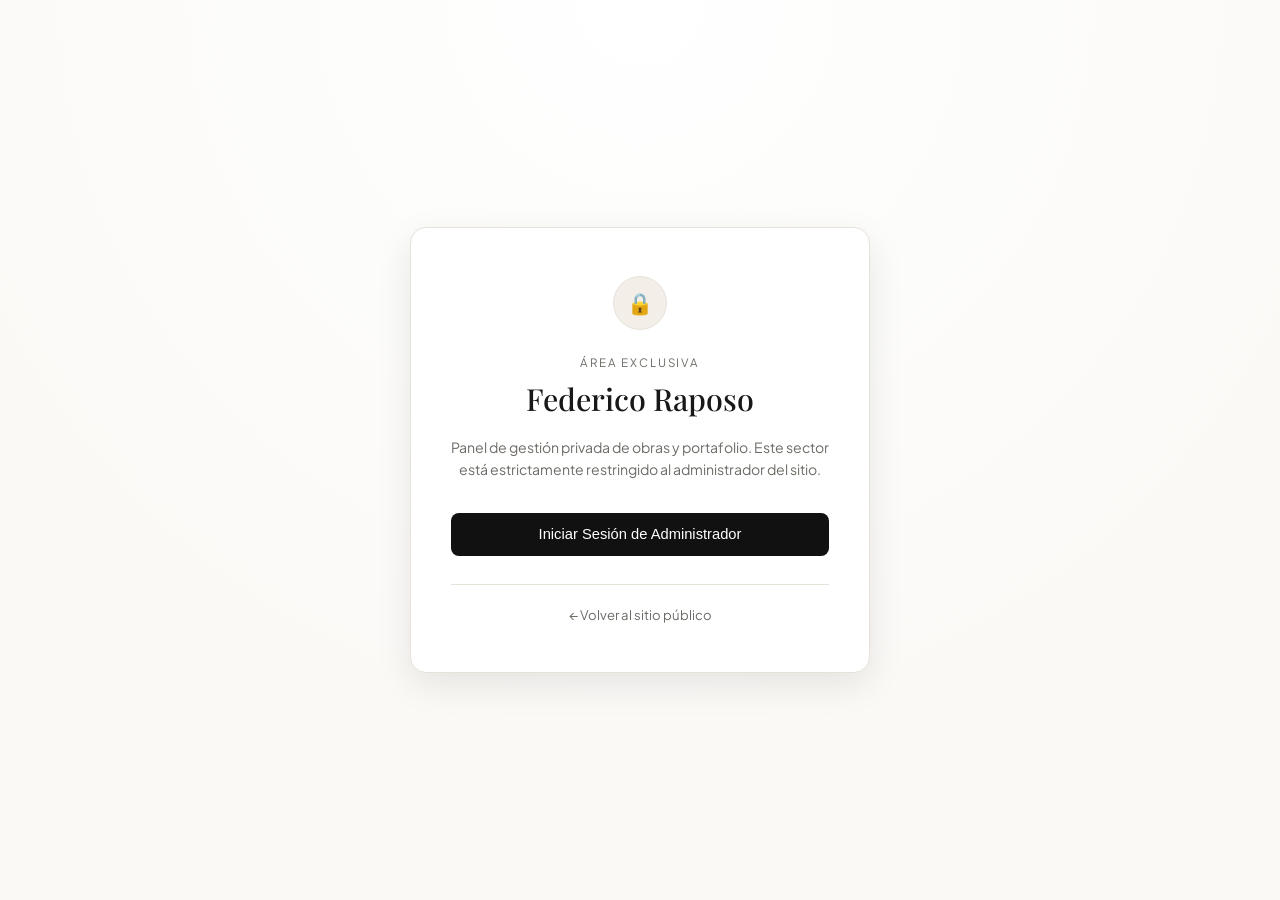
==== commit 47c6bc3e: "security: bloqueo estricto de acceso a /admin y eliminacion de enlaces publicos" ====
--- a/admin/index.html
+++ b/admin/index.html
@@ -3,7 +3,7 @@
 <head>
   <meta charset="UTF-8">
   <meta name="viewport" content="width=device-width, initial-scale=1.0">
-  <title>Estudio de Gestión | Federico Raposo</title>
+  <title>Acceso Privado | Federico Raposo</title>
   <link rel="preconnect" href="https://fonts.googleapis.com">
   <link rel="preconnect" href="https://fonts.gstatic.com" crossorigin>
   <link href="https://fonts.googleapis.com/css2?family=Playfair+Display:ital,wght@0,400;0,600;1,400&family=Plus+Jakarta+Sans:wght@300;400;500;600&display=swap" rel="stylesheet">
@@ -18,11 +18,8 @@
       --border: #e6e2da;
       --accent: #111111;
       --accent-hover: #2a2a2a;
-      --gold: #b38e44;
       --danger: #b33939;
       --danger-bg: #fff0f0;
-      --success: #2e7d32;
-      --success-bg: #f0fdf4;
       --font-serif: "Playfair Display", Georgia, serif;
       --font-sans: "Plus Jakarta Sans", -apple-system, BlinkMacSystemFont, "Segoe UI", Roboto, sans-serif;
       --shadow: 0 4px 20px rgba(0, 0, 0, 0.05);
@@ -38,6 +35,96 @@
       line-height: 1.5;
       min-height: 100vh;
       display: flex;
+      flex-direction: column;
+    }
+
+    /* PANTALLA DE ACCESO RESTRINGIDO (LOCK SCREEN) */
+    .lock-screen {
+      min-height: 100vh;
+      width: 100%;
+      display: flex;
+      align-items: center;
+      justify-content: center;
+      padding: 2rem 1.5rem;
+      background: radial-gradient(circle at top, #ffffff, #faf9f6 70%);
+    }
+    .lock-card {
+      background: var(--bg-card);
+      border: 1px solid var(--border);
+      border-radius: 16px;
+      padding: 3rem 2.5rem;
+      max-width: 460px;
+      width: 100%;
+      text-align: center;
+      box-shadow: var(--shadow-lg);
+    }
+    .lock-icon-badge {
+      width: 54px;
+      height: 54px;
+      background: var(--bg-alt);
+      border: 1px solid var(--border);
+      border-radius: 50%;
+      display: inline-flex;
+      align-items: center;
+      justify-content: center;
+      margin-bottom: 1.5rem;
+      font-size: 1.3rem;
+      color: var(--accent);
+    }
+    .lock-pre {
+      font-size: 0.72rem;
+      text-transform: uppercase;
+      letter-spacing: 0.16em;
+      color: var(--text-muted);
+      margin-bottom: 0.35rem;
+    }
+    .lock-card h2 {
+      font-family: var(--font-serif);
+      font-size: 1.9rem;
+      font-weight: 500;
+      margin-bottom: 0.85rem;
+    }
+    .lock-desc {
+      font-size: 0.88rem;
+      color: var(--text-muted);
+      line-height: 1.6;
+      margin-bottom: 2rem;
+    }
+    .btn-lock-login {
+      width: 100%;
+      padding: 0.85rem 1.5rem;
+      font-size: 0.92rem;
+      font-weight: 500;
+      background: var(--accent);
+      color: #fff;
+      border: none;
+      border-radius: 8px;
+      cursor: pointer;
+      transition: all 0.2s;
+    }
+    .btn-lock-login:hover {
+      background: var(--accent-hover);
+      transform: translateY(-1px);
+    }
+    .lock-footer {
+      margin-top: 1.75rem;
+      padding-top: 1.25rem;
+      border-top: 1px solid var(--border);
+      font-size: 0.82rem;
+    }
+    .lock-footer a {
+      color: var(--text-muted);
+      text-decoration: none;
+      transition: color 0.2s;
+    }
+    .lock-footer a:hover {
+      color: var(--accent);
+    }
+
+    /* APLICACIÓN PRINCIPAL (OCULTA HASTA AUTENTICAR) */
+    #adminApp {
+      display: none;
+      min-height: 100vh;
       flex-direction: column;
     }
 
@@ -95,9 +182,8 @@
       width: 7px;
       height: 7px;
       border-radius: 50%;
-      background: #999;
-    }
-    .status-dot.active { background: #22c55e; }
+      background: #22c55e;
+    }
 
     /* BOTONES */
     .btn {
@@ -576,75 +662,103 @@
 </head>
 <body>
 
-  <!-- HEADER -->
-  <header class="admin-header">
-    <div class="header-inner">
-      <div class="brand">
-        <h1>Federico Raposo</h1>
-        <span>Estudio de Gestión Fotográfica</span>
-      </div>
-      <div class="header-actions">
-        <div class="user-pill" id="userPill">
-          <span class="status-dot active"></span>
-          <span id="userStatus">Modo Activo</span>
-        </div>
-        <a href="../galeria.html" target="_blank" class="btn btn-outline" title="Ver galería en vivo">
-          Ver Sitio &nearr;
-        </a>
-        <button id="authBtn" class="btn btn-outline" onclick="handleAuthClick()">
-          Iniciar Sesión
+  <!-- PANTALLA DE ACCESO RESTRINGIDO (LOCK SCREEN) -->
+  <div id="lockScreen" class="lock-screen">
+    <div class="lock-card">
+      <div class="lock-icon-badge">&#128274;</div>
+      <p class="lock-pre">Área Exclusiva</p>
+      <h2>Federico Raposo</h2>
+      <p class="lock-desc">
+        Panel de gestión privada de obras y portafolio. Este sector está estrictamente restringido al administrador del sitio.
+      </p>
+      <button class="btn-lock-login" onclick="openLoginModal()">
+        Iniciar Sesión de Administrador
+      </button>
+
+      <div id="devBypassArea" style="display: none; margin-top: 1rem;">
+        <button class="btn btn-outline" style="font-size: 0.72rem; padding: 0.3rem 0.6rem;" onclick="activateDevMode()">
+          Acceso de Prueba Local (Dev)
         </button>
       </div>
+
+      <div class="lock-footer">
+        <a href="../index.html">&larr; Volver al sitio público</a>
+      </div>
     </div>
-  </header>
-
-  <!-- CONTENIDO PRINCIPAL -->
-  <main class="admin-main">
-    <section class="admin-hero">
-      <div class="admin-title-area">
-        <h2>Colección de Obras</h2>
-        <p>Añade nuevas capturas, edita fichas técnicas o cambia el orden de exhibición de tu portafolio.</p>
+  </div>
+
+  <!-- APLICACIÓN PRINCIPAL (SOLO VISIBLE CON LOGIN AUTENTICADO) -->
+  <div id="adminApp">
+    <!-- HEADER -->
+    <header class="admin-header">
+      <div class="header-inner">
+        <div class="brand">
+          <h1>Federico Raposo</h1>
+          <span>Estudio de Gestión Fotográfica</span>
+        </div>
+        <div class="header-actions">
+          <div class="user-pill" id="userPill">
+            <span class="status-dot"></span>
+            <span id="userStatus">Administrador</span>
+          </div>
+          <a href="../galeria.html" target="_blank" class="btn btn-outline" title="Ver galería pública en vivo">
+            Ver Sitio &nearr;
+          </a>
+          <button class="btn btn-outline" onclick="logoutAdmin()">
+            Cerrar Sesión
+          </button>
+        </div>
       </div>
-      <div>
-        <button class="btn btn-primary" onclick="openAddModal()">
-          + Añadir Fotografía
+    </header>
+
+    <!-- CONTENIDO PRINCIPAL -->
+    <main class="admin-main">
+      <section class="admin-hero">
+        <div class="admin-title-area">
+          <h2>Colección de Obras</h2>
+          <p>Añade nuevas capturas, edita fichas técnicas o cambia el orden de exhibición de tu portafolio.</p>
+        </div>
+        <div>
+          <button class="btn btn-primary" onclick="openAddModal()">
+            + Añadir Fotografía
+          </button>
+        </div>
+      </section>
+
+      <!-- BARRA DE FILTROS -->
+      <div class="toolbar-row">
+        <div class="filter-pills" id="filterPills">
+          <button class="filter-pill active" data-filter="all" onclick="filterGallery('all')">Todas</button>
+          <button class="filter-pill" data-filter="gastronomia" onclick="filterGallery('gastronomia')">Gastronomía</button>
+          <button class="filter-pill" data-filter="moda" onclick="filterGallery('moda')">Moda</button>
+          <button class="filter-pill" data-filter="paisaje" onclick="filterGallery('paisaje')">Paisaje</button>
+          <button class="filter-pill" data-filter="eventos" onclick="filterGallery('eventos')">Eventos</button>
+        </div>
+        <div style="font-size: 0.8rem; color: var(--text-muted);" id="counterLabel">
+          Cargando fotos...
+        </div>
+      </div>
+
+      <!-- GRID DE FOTOS -->
+      <div class="photos-grid" id="photosGrid">
+        <!-- Se llena dinámicamente por JavaScript -->
+      </div>
+    </main>
+
+    <!-- BARRA FLOTANTE DE GUARDADO Y PUBLICACIÓN -->
+    <div class="floating-save-bar" id="saveBar">
+      <div class="save-bar-info">
+        <span class="save-indicator"></span>
+        <span id="saveBarText">Tienes cambios pendientes sin publicar</span>
+      </div>
+      <div style="display: flex; gap: 0.5rem;">
+        <button class="btn btn-outline" style="color: #fff; border-color: rgba(255,255,255,0.25);" onclick="revertChanges()">
+          Descartar
+        </button>
+        <button class="btn btn-primary btn-publish" id="publishBtn" onclick="publishChanges()">
+          Publicar en la Web &rarr;
         </button>
       </div>
-    </section>
-
-    <!-- BARRA DE FILTROS -->
-    <div class="toolbar-row">
-      <div class="filter-pills" id="filterPills">
-        <button class="filter-pill active" data-filter="all" onclick="filterGallery('all')">Todas</button>
-        <button class="filter-pill" data-filter="gastronomia" onclick="filterGallery('gastronomia')">Gastronomía</button>
-        <button class="filter-pill" data-filter="moda" onclick="filterGallery('moda')">Moda</button>
-        <button class="filter-pill" data-filter="paisaje" onclick="filterGallery('paisaje')">Paisaje</button>
-        <button class="filter-pill" data-filter="eventos" onclick="filterGallery('eventos')">Eventos</button>
-      </div>
-      <div style="font-size: 0.8rem; color: var(--text-muted);" id="counterLabel">
-        Cargando fotos...
-      </div>
-    </div>
-
-    <!-- GRID DE FOTOS -->
-    <div class="photos-grid" id="photosGrid">
-      <!-- Se llena por JavaScript -->
-    </div>
-  </main>
-
-  <!-- BARRA FLOTANTE DE GUARDADO Y PUBLICACIÓN -->
-  <div class="floating-save-bar" id="saveBar">
-    <div class="save-bar-info">
-      <span class="save-indicator"></span>
-      <span id="saveBarText">Tienes cambios pendientes sin publicar</span>
-    </div>
-    <div style="display: flex; gap: 0.5rem;">
-      <button class="btn btn-outline" style="color: #fff; border-color: rgba(255,255,255,0.25);" onclick="revertChanges()">
-        Descartar
-      </button>
-      <button class="btn btn-primary btn-publish" id="publishBtn" onclick="publishChanges()">
-        Publicar en la Web &rarr;
-      </button>
     </div>
   </div>
 
@@ -701,7 +815,7 @@
         <div class="form-group" style="padding-top: 0.5rem;">
           <label class="switch-label">
             <input type="checkbox" id="destacadaInput" class="switch-checkbox">
-            <span><strong>Mostrar en Portada (Inicio)</strong> — Destaca esta pieza en la sección principal del sitio.</span>
+            <span><strong>Mostrar en Portada (Inicio)</strong> — Destaca esta pieza en la portada principal.</span>
           </label>
         </div>
 
@@ -725,57 +839,76 @@
     let selectedCategory = 'gastronomia';
     let currentImageData = '';
     let currentUploadFile = null;
-    let pendingUploads = new Map(); // index -> { file, base64 }
+    let pendingUploads = new Map();
     let hasChanges = false;
-    let remoteSha = null;
-
-    /* INICIALIZACIÓN */
+
+    /* CONTROL DE ACCESO ESTRICTO */
     document.addEventListener("DOMContentLoaded", () => {
+      checkLocalDev();
       initNetlifyIdentity();
-      loadFotosData();
     });
+
+    function checkLocalDev() {
+      const isLocal = ['localhost', '127.0.0.1', ''].includes(window.location.hostname);
+      if (isLocal) {
+        const bypass = document.getElementById("devBypassArea");
+        if (bypass) bypass.style.display = "block";
+      }
+    }
+
+    function activateDevMode() {
+      grantAccess({ email: "desarrollo@local.dev" });
+    }
 
     function initNetlifyIdentity() {
       if (window.netlifyIdentity) {
-        window.netlifyIdentity.on("init", user => updateAuthUI(user));
+        window.netlifyIdentity.on("init", user => {
+          if (user) {
+            grantAccess(user);
+          } else {
+            lockAccess();
+          }
+        });
         window.netlifyIdentity.on("login", user => {
-          updateAuthUI(user);
+          grantAccess(user);
           window.netlifyIdentity.close();
-          showToast(`Bienvenido, ${user.user_metadata?.full_name || user.email}`);
-          loadFotosData();
+          showToast(`Acceso concedido: ${user.user_metadata?.full_name || user.email}`);
         });
         window.netlifyIdentity.on("logout", () => {
-          updateAuthUI(null);
+          lockAccess();
           showToast("Sesión cerrada");
         });
       }
     }
 
-    function updateAuthUI(user) {
-      const authBtn = document.getElementById("authBtn");
-      const userStatus = document.getElementById("userStatus");
-      const userPill = document.getElementById("userPill");
-
-      if (user) {
-        authBtn.textContent = "Cerrar Sesión";
-        userStatus.textContent = user.email;
-        userPill.querySelector(".status-dot").className = "status-dot active";
+    function openLoginModal() {
+      if (window.netlifyIdentity) {
+        window.netlifyIdentity.open();
       } else {
-        authBtn.textContent = "Iniciar Sesión";
-        userStatus.textContent = "Modo Visual";
-        userPill.querySelector(".status-dot").className = "status-dot";
+        alert("El servicio de autenticación no está disponible sin conexión.");
       }
     }
 
-    function handleAuthClick() {
+    function logoutAdmin() {
       if (window.netlifyIdentity) {
-        const user = window.netlifyIdentity.currentUser();
-        if (user) {
-          window.netlifyIdentity.logout();
-        } else {
-          window.netlifyIdentity.open();
-        }
+        window.netlifyIdentity.logout();
       }
+      lockAccess();
+    }
+
+    function grantAccess(user) {
+      document.getElementById("lockScreen").style.display = "none";
+      const app = document.getElementById("adminApp");
+      app.style.display = "flex";
+      document.getElementById("userStatus").textContent = user.email || "Administrador";
+      loadFotosData();
+    }
+
+    function lockAccess() {
+      document.getElementById("lockScreen").style.display = "flex";
+      document.getElementById("adminApp").style.display = "none";
+      fotos = [];
+      initialFotos = [];
     }
 
     /* CARGA DE DATOS */
@@ -861,7 +994,7 @@
       renderGrid();
     }
 
-    /* MOVER / REORDENAR FOTO */
+    /* REORDENAR FOTO */
     function movePhoto(index, delta) {
       const newIndex = index + delta;
       if (newIndex < 0 || newIndex >= fotos.length) return;
@@ -873,10 +1006,10 @@
     /* ELIMINAR FOTO */
     function deletePhoto(index) {
       const item = fotos[index];
-      if (confirm(`¿Estás seguro de eliminar la fotografía "${item.titulo}" de la galería?`)) {
+      if (confirm(`¿Estás seguro de retirar la fotografía "${item.titulo}" del catálogo?`)) {
         fotos.splice(index, 1);
         renderGrid();
-        showToast("Fotografía eliminada");
+        showToast("Fotografía eliminada del catálogo");
       }
     }
 
@@ -993,7 +1126,7 @@
       renderGrid();
     }
 
-    /* COMPROBAR SI HAY CAMBIOS PENDIENTES */
+    /* COMPROBAR SI HAY CAMBIOS */
     function checkChanges() {
       const saveBar = document.getElementById("saveBar");
       hasChanges = JSON.stringify(fotos) !== JSON.stringify(initialFotos);
@@ -1019,16 +1152,7 @@
 
       try {
         if (!user) {
-          // Si no hay sesión en Netlify Identity, ofrece login o descarga
-          const loginFirst = confirm("Para publicar directamente en Netlify necesitas iniciar sesión con tu cuenta de fotógrafo.\n\n¿Deseas iniciar sesión ahora?");
-          if (loginFirst && window.netlifyIdentity) {
-            window.netlifyIdentity.open();
-          } else {
-            downloadUpdatedJSON();
-          }
-          btn.disabled = false;
-          btn.textContent = "Publicar en la Web →";
-          return;
+          throw new Error("No hay una sesión activa de administrador.");
         }
 
         const token = await user.jwt();
@@ -1058,7 +1182,7 @@
         }
         pendingUploads.clear();
 
-        // 2. Obtener el SHA actual de data/galeria.json en GitHub
+        // 2. Obtener SHA actual de galeria.json
         const getShaRes = await fetch("/.netlify/git/github/contents/data/galeria.json", { headers });
         let currentSha = null;
         if (getShaRes.ok) {
@@ -1066,7 +1190,7 @@
           currentSha = shaData.sha;
         }
 
-        // 3. Hacer commit del nuevo JSON
+        // 3. Commit del JSON
         const jsonString = JSON.stringify({ fotos }, null, 2);
         const encodedContent = btoa(unescape(encodeURIComponent(jsonString)));
 
@@ -1084,7 +1208,7 @@
         });
 
         if (!putRes.ok) {
-          throw new Error("No se pudo confirmar el commit en GitHub a través de Netlify Git Gateway.");
+          throw new Error("Error al publicar en GitHub a través de Netlify Git Gateway.");
         }
 
         initialFotos = JSON.parse(JSON.stringify(fotos));
@@ -1092,23 +1216,11 @@
         showToast("✓ ¡Galería publicada con éxito! La web se actualizará en unos instantes.");
       } catch (err) {
         console.error(err);
-        alert("Aviso: " + err.message + "\n\nSe descargará una copia de seguridad de galeria.json.");
-        downloadUpdatedJSON();
+        alert("Error de publicación: " + err.message);
       } finally {
         btn.disabled = false;
         btn.textContent = "Publicar en la Web →";
       }
-    }
-
-    function downloadUpdatedJSON() {
-      const dataStr = "data:text/json;charset=utf-8," + encodeURIComponent(JSON.stringify({ fotos }, null, 2));
-      const a = document.createElement("a");
-      a.setAttribute("href", dataStr);
-      a.setAttribute("download", "galeria.json");
-      document.body.appendChild(a);
-      a.click();
-      a.remove();
-      showToast("Descargado galeria.json");
     }
 
     function showToast(msg) {
